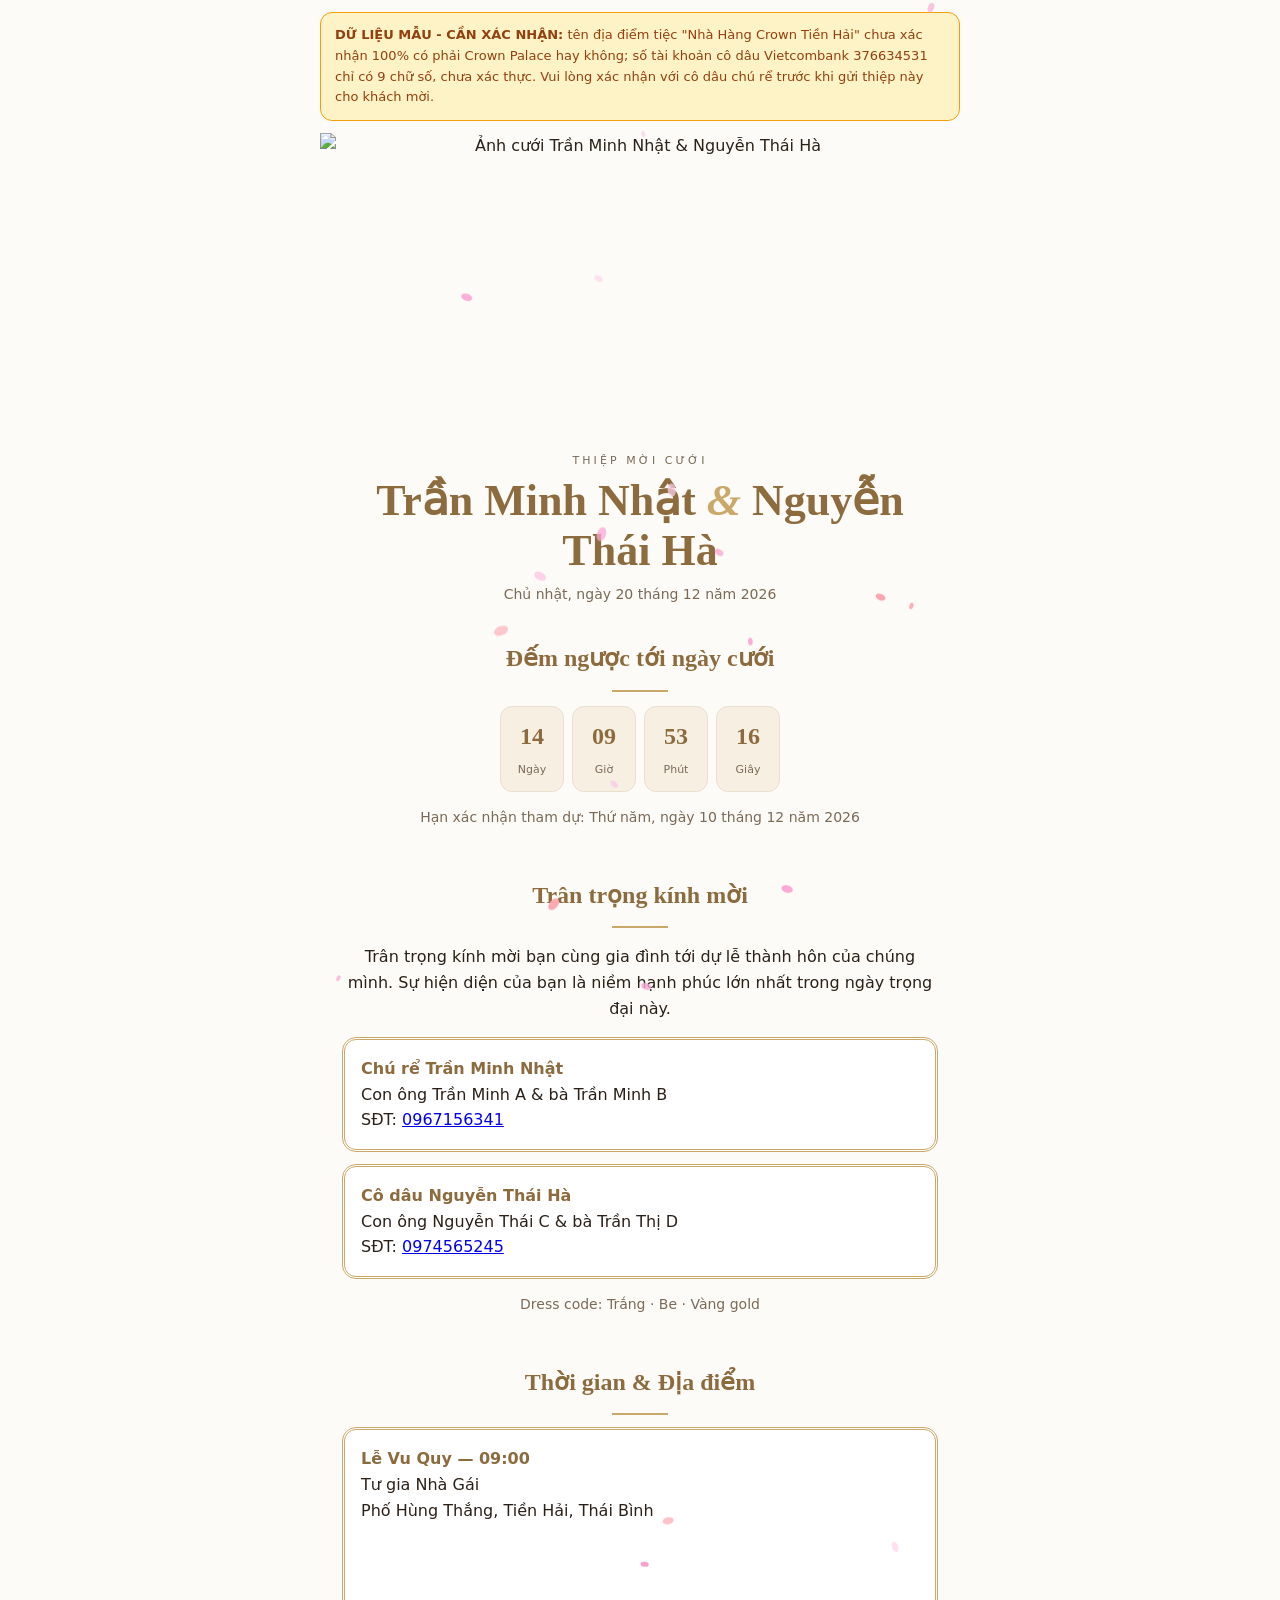
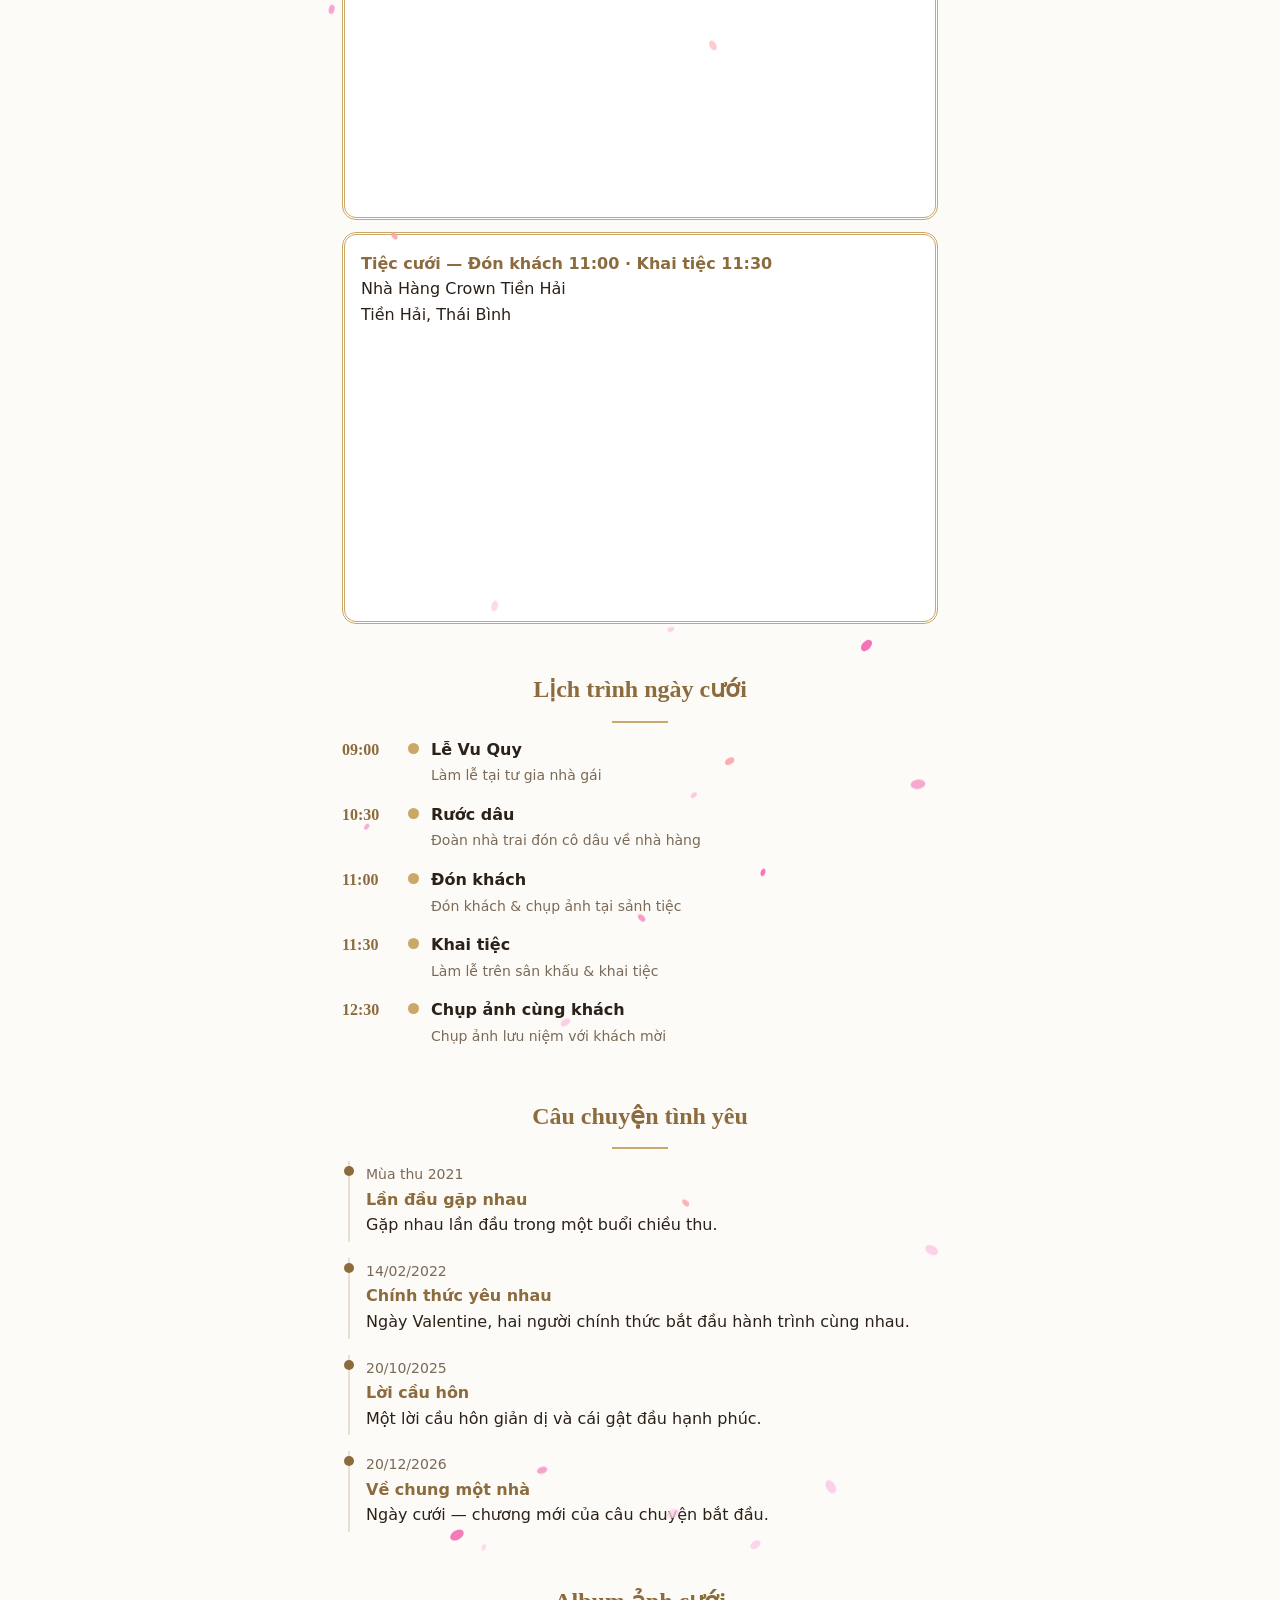
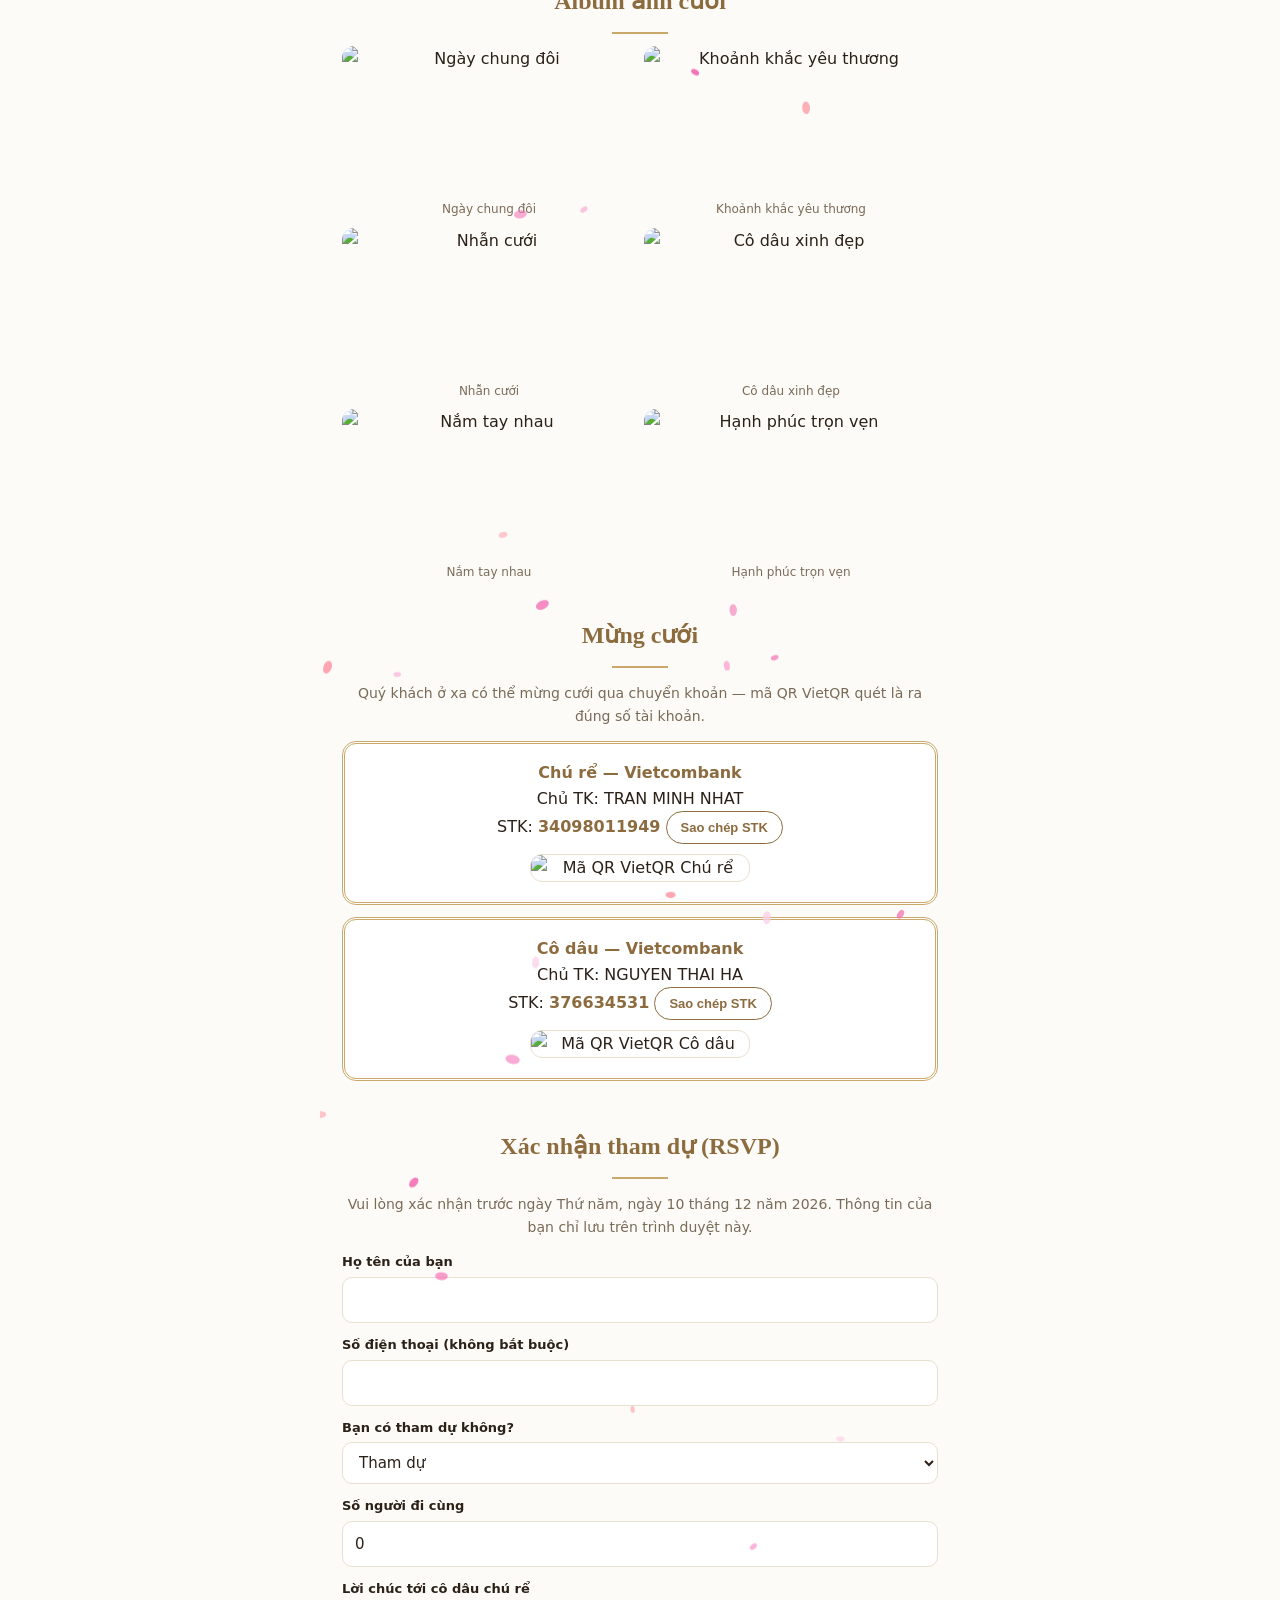
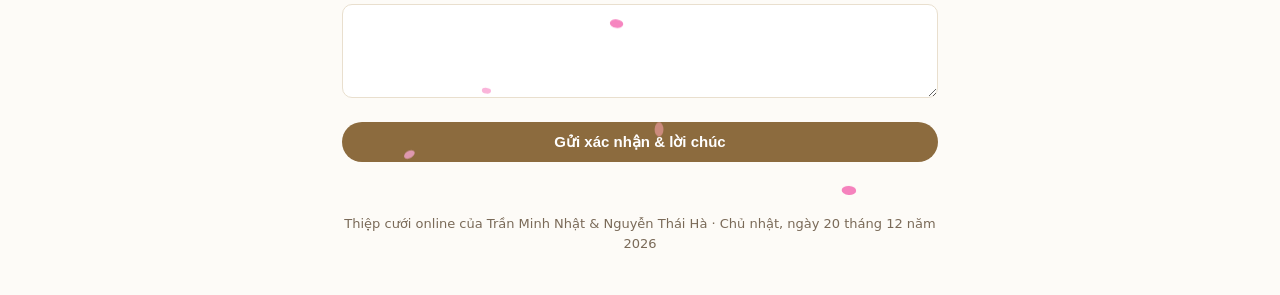
==== examples/minh-nhat-thai-ha/index.html @ 58967d58 "feat: them examples/minh-nhat-thai-ha/index.html" ====
<!doctype html>
<html lang="vi">
<head>
<meta charset="utf-8">
<meta name="viewport" content="width=device-width, initial-scale=1, viewport-fit=cover">
<title>Thiệp cưới Trần Minh Nhật &amp; Nguyễn Thái Hà — Chủ nhật, ngày 20 tháng 12 năm 2026</title>
<meta name="description" content="Thiệp cưới online của Trần Minh Nhật &amp; Nguyễn Thái Hà — Chủ nhật, ngày 20 tháng 12 năm 2026">
<style>
*{box-sizing:border-box}
body{margin:0;font-family:system-ui, -apple-system, 'Segoe UI', sans-serif;background:#FDFBF7;color:#2B2118;line-height:1.6}
.inv{max-width:640px;margin:0 auto;background:#FDFBF7;position:relative;overflow:hidden}
.inv canvas.fx{position:absolute;inset:0;width:100%;height:100%;pointer-events:none;z-index:3}
.inv .cover{position:relative;text-align:center}
.inv .cover img{width:100%;height:min(62vh,480px);object-fit:cover;display:block}
.inv .cover .veil{position:absolute;left:0;right:0;bottom:0;background:linear-gradient(transparent,#FDFBF7 88%);padding:70px 20px 8px}
.inv .eyebrow{letter-spacing:.28em;text-transform:uppercase;font-size:11px;color:#7A6A58}
.inv .names{font-family:'Playfair Display', Georgia, 'Times New Roman', serif;font-size:clamp(30px,8vw,44px);font-weight:700;line-height:1.15;color:#8C6B3E;margin:6px 0}
.inv .names .amp{color:#C9A86A;font-style:italic}
.inv section{padding:26px 22px 8px;text-align:center;position:relative;z-index:1}
.inv h2{font-family:'Playfair Display', Georgia, 'Times New Roman', serif;font-size:24px;color:#8C6B3E;margin:0 0 6px}
.inv .rule{width:56px;height:2px;background:#C9A86A;margin:12px auto}
.inv .muted{color:#7A6A58;font-size:14px}
.inv .card{border:3px double #C9A86A;background:#FFFFFF;border-radius:14px;padding:16px;margin:12px 0;text-align:left}
.inv .card b{color:#8C6B3E}
.inv .count{display:flex;gap:8px;justify-content:center;margin:14px 0 4px}
.inv .count div{background:#F6EFE2;border:1px solid #E9DFCE;border-radius:12px;min-width:64px;padding:10px 4px}
.inv .count b{display:block;font-size:24px;color:#8C6B3E;font-family:'Playfair Display', Georgia, 'Times New Roman', serif}
.inv .count span{font-size:11px;color:#7A6A58}
.inv .tl{display:flex;gap:12px;text-align:left;margin:14px 0;align-items:flex-start}
.inv .tl .time{font-family:'Playfair Display', Georgia, 'Times New Roman', serif;font-weight:700;color:#8C6B3E;min-width:54px}
.inv .tl .dot{width:11px;height:11px;border-radius:50%;background:#C9A86A;margin-top:6px;flex:none}
.inv .story{text-align:left;border-left:2px solid #E9DFCE;margin:0 0 16px 6px;padding:0 0 4px 16px;position:relative}
.inv .story:before{content:'';position:absolute;left:-6px;top:5px;width:10px;height:10px;border-radius:50%;background:#8C6B3E}
.inv .story b{color:#8C6B3E}
.inv .album{display:grid;grid-template-columns:1fr 1fr;gap:8px}
.inv .album figure{margin:0}
.inv .album img{width:100%;height:150px;object-fit:cover;border-radius:12px;display:block}
.inv .album figcaption{font-size:12px;color:#7A6A58;margin-top:4px}
.inv .qr{display:block;max-width:220px;width:100%;margin:10px auto 4px;border:1px solid #E9DFCE;border-radius:12px}
.inv .bank{text-align:center}
.inv .btn{display:inline-block;background:#8C6B3E;color:#fff;border:0;border-radius:999px;padding:11px 20px;font-weight:700;cursor:pointer;font-size:15px;text-decoration:none}
.inv .btn.ghost{background:transparent;color:#8C6B3E;border:1px solid #8C6B3E}
.inv .btn.small{padding:8px 14px;font-size:13px}
.inv input,.inv select,.inv textarea{width:100%;border:1px solid #E9DFCE;border-radius:10px;padding:10px 12px;background:#FFFFFF;color:#2B2118;font:inherit;font-size:15px}
.inv label{display:block;font-size:13px;font-weight:600;margin:12px 0 4px;text-align:left}
.inv .wish{background:#FFFFFF;border:1px solid #E9DFCE;border-radius:12px;padding:12px 14px;margin:10px 0;text-align:left}
.inv .wish b{color:#8C6B3E}
.inv .wish small{color:#7A6A58}
.inv iframe.map{width:100%;height:260px;border:0;border-radius:12px;margin-top:10px}
.inv .music-btn{position:fixed;right:14px;bottom:16px;z-index:10;width:48px;height:48px;border-radius:50%;border:1px solid #E9DFCE;background:#FFFFFF;color:#8C6B3E;font-size:20px;cursor:pointer;box-shadow:0 6px 18px rgba(0,0,0,.18)}
.inv .music-btn.playing{background:#8C6B3E;color:#fff}
.inv .warn{background:#FEF3C7;border:1px solid #F59E0B;color:#92400E;border-radius:12px;padding:12px 14px;font-size:13px;text-align:left;margin:12px 0}
.inv .rsvp-status{border-radius:12px;padding:12px 14px;font-size:14px;text-align:left;margin:12px 0;display:none}
.inv .rsvp-status.show{display:block}
.inv .rsvp-status.sending{background:#F6EFE2;border:1px solid #E9DFCE}
.inv .rsvp-status.ok{background:#ECFDF5;border:1px solid #34D399;color:#065F46}
.inv .rsvp-status.err{background:#FEF2F2;border:1px solid #FCA5A5;color:#991B1B}
.inv footer{padding:26px 22px 40px;text-align:center;color:#7A6A58;font-size:13px}
@media (prefers-reduced-motion:reduce){.inv canvas.fx{display:none}}
</style>
</head>
<body>
<div class="inv" data-slug="minh-nhat-thai-ha"><div class="warn"><b>DỮ LIỆU MẪU - CẦN XÁC NHẬN:</b> tên địa điểm tiệc "Nhà Hàng Crown Tiền Hải" chưa xác nhận 100% có phải Crown Palace hay không; số tài khoản cô dâu Vietcombank 376634531 chỉ có 9 chữ số, chưa xác thực. Vui lòng xác nhận với cô dâu chú rể trước khi gửi thiệp này cho khách mời.</div><canvas class="fx" id="fxCanvas" aria-hidden="true"></canvas><div class="cover"><img src="https://images.unsplash.com/photo-1519741497674-611481863552?w=1200&amp;q=80&amp;auto=format&amp;fit=crop" alt="Ảnh cưới Trần Minh Nhật &amp; Nguyễn Thái Hà"><div class="veil"><div class="eyebrow">Thiệp mời cưới</div><div class="names">Trần Minh Nhật <span class="amp">&amp;</span> Nguyễn Thái Hà</div><div class="muted">Chủ nhật, ngày 20 tháng 12 năm 2026</div></div></div><section><h2>Đếm ngược tới ngày cưới</h2><div class="rule"></div><div class="count" data-countdown data-target="2026-12-20T09:00:00"><div><b data-cd="d">--</b><span>Ngày</span></div><div><b data-cd="h">--</b><span>Giờ</span></div><div><b data-cd="m">--</b><span>Phút</span></div><div><b data-cd="s">--</b><span>Giây</span></div></div><p class="muted">Hạn xác nhận tham dự: Thứ năm, ngày 10 tháng 12 năm 2026</p></section><section><h2>Trân trọng kính mời</h2><div class="rule"></div><p>Trân trọng kính mời bạn cùng gia đình tới dự lễ thành hôn của chúng mình. Sự hiện diện của bạn là niềm hạnh phúc lớn nhất trong ngày trọng đại này.</p><div class="card"><b>Chú rể Trần Minh Nhật</b><br>Con ông Trần Minh A &amp; bà Trần Minh B<br>SĐT: <a href="tel:0967156341">0967156341</a></div><div class="card"><b>Cô dâu Nguyễn Thái Hà</b><br>Con ông Nguyễn Thái C &amp; bà Trần Thị D<br>SĐT: <a href="tel:0974565245">0974565245</a></div><p class="muted">Dress code: Trắng · Be · Vàng gold</p></section><section><h2>Thời gian &amp; Địa điểm</h2><div class="rule"></div><div class="card"><b>Lễ Vu Quy — 09:00</b><br>Tư gia Nhà Gái<br>Phố Hùng Thắng, Tiền Hải, Thái Bình<iframe class="map" loading="lazy" title="Bản đồ lễ Vu Quy" src="https://maps.google.com/maps?q=Ph%E1%BB%91%20H%C3%B9ng%20Th%E1%BA%AFng%2C%20Ti%E1%BB%81n%20H%E1%BA%A3i%2C%20Th%C3%A1i%20B%C3%ACnh&amp;output=embed"></iframe></div><div class="card"><b>Tiệc cưới — Đón khách 11:00 · Khai tiệc 11:30</b><br>Nhà Hàng Crown Tiền Hải<br>Tiền Hải, Thái Bình<iframe class="map" loading="lazy" title="Bản đồ tiệc cưới" src="https://maps.google.com/maps?q=Nh%C3%A0%20H%C3%A0ng%20Crown%20Ti%E1%BB%81n%20H%E1%BA%A3i%2C%20Ti%E1%BB%81n%20H%E1%BA%A3i%2C%20Th%C3%A1i%20B%C3%ACnh&amp;output=embed"></iframe></div></section><section><h2>Lịch trình ngày cưới</h2><div class="rule"></div><div class="tl"><span class="time">09:00</span><span class="dot"></span><div><b>Lễ Vu Quy</b><br><span class="muted">Làm lễ tại tư gia nhà gái</span></div></div><div class="tl"><span class="time">10:30</span><span class="dot"></span><div><b>Rước dâu</b><br><span class="muted">Đoàn nhà trai đón cô dâu về nhà hàng</span></div></div><div class="tl"><span class="time">11:00</span><span class="dot"></span><div><b>Đón khách</b><br><span class="muted">Đón khách &amp; chụp ảnh tại sảnh tiệc</span></div></div><div class="tl"><span class="time">11:30</span><span class="dot"></span><div><b>Khai tiệc</b><br><span class="muted">Làm lễ trên sân khấu &amp; khai tiệc</span></div></div><div class="tl"><span class="time">12:30</span><span class="dot"></span><div><b>Chụp ảnh cùng khách</b><br><span class="muted">Chụp ảnh lưu niệm với khách mời</span></div></div></section><section><h2>Câu chuyện tình yêu</h2><div class="rule"></div><div class="story"><small class="muted">Mùa thu 2021</small><br><b>Lần đầu gặp nhau</b><br>Gặp nhau lần đầu trong một buổi chiều thu.</div><div class="story"><small class="muted">14/02/2022</small><br><b>Chính thức yêu nhau</b><br>Ngày Valentine, hai người chính thức bắt đầu hành trình cùng nhau.</div><div class="story"><small class="muted">20/10/2025</small><br><b>Lời cầu hôn</b><br>Một lời cầu hôn giản dị và cái gật đầu hạnh phúc.</div><div class="story"><small class="muted">20/12/2026</small><br><b>Về chung một nhà</b><br>Ngày cưới — chương mới của câu chuyện bắt đầu.</div></section><section><h2>Album ảnh cưới</h2><div class="rule"></div><div class="album"><figure><img loading="lazy" src="https://images.unsplash.com/photo-1519741497674-611481863552?w=900&amp;q=80&amp;auto=format&amp;fit=crop" alt="Ngày chung đôi"><figcaption>Ngày chung đôi</figcaption></figure><figure><img loading="lazy" src="https://images.unsplash.com/photo-1511285560929-80b456fea0bc?w=900&amp;q=80&amp;auto=format&amp;fit=crop" alt="Khoảnh khắc yêu thương"><figcaption>Khoảnh khắc yêu thương</figcaption></figure><figure><img loading="lazy" src="https://images.unsplash.com/photo-1465495976277-4387d4b0b4c6?w=900&amp;q=80&amp;auto=format&amp;fit=crop" alt="Nhẫn cưới"><figcaption>Nhẫn cưới</figcaption></figure><figure><img loading="lazy" src="https://images.unsplash.com/photo-1520854221256-17451cc331bf?w=900&amp;q=80&amp;auto=format&amp;fit=crop" alt="Cô dâu xinh đẹp"><figcaption>Cô dâu xinh đẹp</figcaption></figure><figure><img loading="lazy" src="https://images.unsplash.com/photo-1522673607200-164d1b6ce486?w=900&amp;q=80&amp;auto=format&amp;fit=crop" alt="Nắm tay nhau"><figcaption>Nắm tay nhau</figcaption></figure><figure><img loading="lazy" src="https://images.unsplash.com/photo-1583939003579-730e3918a45a?w=900&amp;q=80&amp;auto=format&amp;fit=crop" alt="Hạnh phúc trọn vẹn"><figcaption>Hạnh phúc trọn vẹn</figcaption></figure></div></section><section><h2>Mừng cưới</h2><div class="rule"></div><p class="muted">Quý khách ở xa có thể mừng cưới qua chuyển khoản — mã QR VietQR quét là ra đúng số tài khoản.</p><div class="card bank"><b>Chú rể — Vietcombank</b><br>Chủ TK: TRAN MINH NHAT<br>STK: <b data-stk="34098011949">34098011949</b> <button class="btn ghost small" type="button" data-copy-stk="34098011949">Sao chép STK</button><img class="qr" loading="lazy" src="https://img.vietqr.io/image/VCB-34098011949-compact2.png?amount=&amp;addInfo=M%E1%BB%ABng%20c%C6%B0%E1%BB%9Bi&amp;accountName=TRAN%20MINH%20NHAT" alt="Mã QR VietQR Chú rể"></div><div class="card bank"><b>Cô dâu — Vietcombank</b><br>Chủ TK: NGUYEN THAI HA<br>STK: <b data-stk="376634531">376634531</b> <button class="btn ghost small" type="button" data-copy-stk="376634531">Sao chép STK</button><img class="qr" loading="lazy" src="https://img.vietqr.io/image/VCB-376634531-compact2.png?amount=&amp;addInfo=M%E1%BB%ABng%20c%C6%B0%E1%BB%9Bi&amp;accountName=NGUYEN%20THAI%20HA" alt="Mã QR VietQR Cô dâu"></div></section><section><h2>Xác nhận tham dự (RSVP)</h2><div class="rule"></div><p class="muted">Vui lòng xác nhận trước ngày Thứ năm, ngày 10 tháng 12 năm 2026. Thông tin của bạn chỉ lưu trên trình duyệt này.</p><form data-rsvp-form><label for="rsvpName">Họ tên của bạn</label><input id="rsvpName" name="name" required autocomplete="name"><label for="rsvpPhone">Số điện thoại (không bắt buộc)</label><input id="rsvpPhone" name="phone" type="tel" autocomplete="tel"><label for="rsvpAttend">Bạn có tham dự không?</label><select id="rsvpAttend" name="attend"><option value="Tham dự">Tham dự</option><option value="Không tham dự được">Không tham dự được</option></select><label for="rsvpCount">Số người đi cùng</label><input id="rsvpCount" name="count" type="number" min="0" max="10" value="0"><label for="rsvpMsg">Lời chúc tới cô dâu chú rể</label><textarea id="rsvpMsg" name="message" rows="3"></textarea><button class="btn" type="submit" style="width:100%;margin-top:16px">Gửi xác nhận &amp; lời chúc</button></form><p class="rsvp-status" data-rsvp-status role="status"></p><div data-wish-list style="margin-top:18px"></div></section><footer>Thiệp cưới online của Trần Minh Nhật &amp; Nguyễn Thái Hà · Chủ nhật, ngày 20 tháng 12 năm 2026</footer></div>
<script>
(function(){
var CFG={"slug":"minh-nhat-thai-ha","target":"2026-12-20T09:00:00","particlesEnabled":true,"particleType":"sakura","musicUrl":"","rsvp":{"mode":"local","appsScriptUrl":"","formspreeUrl":""}};
var $=function(s,c){return (c||document).querySelector(s)};
var $$=function(s,c){return Array.prototype.slice.call((c||document).querySelectorAll(s))};
function pad(n){return String(n).padStart(2,'0')}
function tick(){
  var box=$('[data-countdown]'); if(!box) return;
  var target=new Date(box.getAttribute('data-target'));
  var diff=target-new Date();
  if(diff<=0){ $$('[data-cd]',box).forEach(function(el){el.textContent='0'}); return; }
  var d=Math.floor(diff/86400000), h=Math.floor(diff%86400000/3600000),
      m=Math.floor(diff%3600000/60000), s=Math.floor(diff%60000/1000);
  var map={d:d,h:pad(h),m:pad(m),s:pad(s)};
  $$('[data-cd]',box).forEach(function(el){ el.textContent=map[el.getAttribute('data-cd')] });
}
tick(); setInterval(tick,1000);
$$('[data-copy-stk]').forEach(function(btn){
  btn.addEventListener('click',function(){
    var v=btn.getAttribute('data-copy-stk');
    function done(){ btn.textContent='Đã sao chép'; setTimeout(function(){btn.textContent='Sao chép STK'},2000); }
    if(navigator.clipboard&&navigator.clipboard.writeText){ navigator.clipboard.writeText(v).then(done); }
    else { var ta=document.createElement('textarea'); ta.value=v; document.body.appendChild(ta); ta.select(); try{document.execCommand('copy'); done();}catch(e){} ta.remove(); }
  });
});
if(CFG.musicUrl){
  /* KHONG autoplay co tieng: Safari iOS / Chrome Android chi cho phat tieng sau 1 lan cham — nhac chi phat khi khach cham nut. */
  var audio=document.createElement('audio'); audio.src=CFG.musicUrl; audio.loop=true; audio.preload='metadata';
  var btn=document.createElement('button'); btn.className='music-btn'; btn.type='button'; btn.textContent='♪';
  btn.setAttribute('aria-label','Bật / tắt nhạc nền — chạm để phát nhạc');
  btn.title='Chạm để bật nhạc (trình duyệt không cho tự phát nhạc có tiếng)';
  btn.addEventListener('click',function(){
    if(audio.paused){ audio.play().then(function(){btn.classList.add('playing');btn.textContent='❚❚';}).catch(function(err){ btn.classList.remove('playing'); btn.textContent='♪'; btn.title='Không phát được nhạc — kiểm tra lại link MP3 ('+(err&&err.name?err.name:'')+')'; }); }
    else { audio.pause(); btn.classList.remove('playing'); btn.textContent='♪'; }
  });
  document.body.appendChild(btn);
}
var canvas=$('#fxCanvas');
if(canvas && CFG.particlesEnabled && !window.matchMedia('(prefers-reduced-motion: reduce)').matches){
  var ctx=canvas.getContext('2d');
  var PAL={sakura:['#f9a8d4','#f472b6','#fbcfe8','#fda4af'],heart:['#ef4444','#f472b6','#fb7185','#e11d48'],snow:['#ffffff','#e0f2fe','#f8fafc'],glitter:['#facc15','#fde68a','#f59e0b','#fff7cc']};
  var colors=PAL[CFG.particleType]||PAL.sakura;
  var max=(window.innerWidth<=640||('ontouchstart' in window)||navigator.maxTouchPoints>0)?36:70, parts=[], W=0, H=0, raf=0, running=false;
  function size(){ var r=canvas.parentElement.getBoundingClientRect(); W=r.width; H=r.height;
    var d=Math.min(window.devicePixelRatio||1,2); canvas.width=W*d; canvas.height=H*d; ctx.setTransform(d,0,0,d,0,0); }
  function mk(y){ return {x:Math.random()*W, y:(typeof y==='number'?y:-20-Math.random()*40), s:CFG.particleType==='glitter'?2+Math.random()*3.5:CFG.particleType==='snow'?2+Math.random()*4:6+Math.random()*9, vy:CFG.particleType==='heart'?0.35+Math.random()*0.7:0.5+Math.random()*1.1, vx:(Math.random()-0.5)*0.6, rot:Math.random()*6.28, rs:(Math.random()-0.5)*0.02, c:colors[Math.floor(Math.random()*colors.length)], a:0.55+Math.random()*0.45, tw:Math.random()*6.28}; }
  function seed(){ size(); parts=[]; for(var i=0;i<max;i++) parts.push(mk(Math.random()*H)); }
  function draw(){ ctx.clearRect(0,0,W,H); parts.forEach(function(p){ ctx.save(); ctx.globalAlpha=p.a; ctx.translate(p.x,p.y); ctx.rotate(p.rot); ctx.fillStyle=p.c; if(CFG.particleType==='heart'){ var k=p.s/16; ctx.beginPath(); ctx.moveTo(0,5*k); ctx.bezierCurveTo(-9*k,-3*k,-4*k,-9*k,0,-4*k); ctx.bezierCurveTo(4*k,-9*k,9*k,-3*k,0,5*k); ctx.closePath(); ctx.fill(); } else if(CFG.particleType==='snow'){ ctx.beginPath(); ctx.arc(0,0,p.s/2,0,6.29); ctx.fill(); } else if(CFG.particleType==='glitter'){ ctx.beginPath(); ctx.moveTo(0,-p.s); ctx.quadraticCurveTo(0,0,p.s,0); ctx.quadraticCurveTo(0,0,0,p.s); ctx.quadraticCurveTo(0,0,-p.s,0); ctx.quadraticCurveTo(0,0,0,-p.s); ctx.closePath(); ctx.fill(); } else { ctx.beginPath(); ctx.ellipse(0,0,p.s/2,p.s/3.2,0,0,6.29); ctx.fill(); } ctx.restore(); }); }
  function loop(){ if(!running) return; parts.forEach(function(p,i){ p.y+=p.vy; p.x+=p.vx+Math.sin(p.tw+=0.02)*0.4; p.rot+=p.rs; if(p.y>H+24){ parts[i]=mk(); } }); draw(); raf=requestAnimationFrame(loop); }
  function start(){ if(running||document.hidden) return; running=true; raf=requestAnimationFrame(loop); }
  function stop(){ running=false; cancelAnimationFrame(raf); ctx.clearRect(0,0,W,H); }
  seed(); start();
  var rzT=0;
  window.addEventListener('resize',function(){ clearTimeout(rzT); rzT=setTimeout(function(){ var m=(window.innerWidth<=640||('ontouchstart' in window)||navigator.maxTouchPoints>0)?36:70; if(m!==max){ max=m; } seed(); },200); });
  document.addEventListener('visibilitychange',function(){ document.hidden?stop():start(); });
}
var KEY='wedding-rsvp-'+CFG.slug;
function escH(s){ return String(s==null?'':s).replace(/&/g,'&amp;').replace(/</g,'&lt;').replace(/>/g,'&gt;').replace(/"/g,'&quot;'); }
function loadWishes(){ try{ return JSON.parse(localStorage.getItem(KEY)||'[]'); }catch(e){ return []; } }
function saveWish(w){ var list=loadWishes(); list.unshift(w); try{ localStorage.setItem(KEY, JSON.stringify(list)); }catch(e){} }
function renderWishes(){ var box=$('[data-wish-list]'); if(!box) return; var list=loadWishes();
  if(!list.length){ box.innerHTML=''; return; }
  box.innerHTML='<h3 style="font-size:18px">Lời chúc đã gửi</h3>'+list.map(function(w){ return '<div class="wish"><b>'+escH(w.name)+'</b> <small>· '+escH(w.attend)+(w.count>0?' · '+w.count+' người đi cùng':'')+'</small><br>'+escH(w.message)+'</div>'; }).join('');
}
function rsvpStatus(kind,msg){ var el=$('[data-rsvp-status]'); if(!el) return; el.className='rsvp-status show '+kind; el.textContent=msg; }
function sendRsvp(w){
  var mode=(CFG.rsvp&&CFG.rsvp.mode)||'local';
  if(mode==='apps-script'){
    var url=CFG.rsvp.appsScriptUrl||'';
    if(!url) return Promise.resolve({ok:false, unconfigured:true});
    var body={name:w.name, phone:w.phone||'', attending:w.attend, guests:w.count, wish:w.message, ten:w.name, thamDu:w.attend, soKhach:w.count, loiChuc:w.message, thoiGian:w.at};
    return fetch(url,{method:'POST', mode:'no-cors', headers:{'Content-Type':'text/plain'}, body:JSON.stringify(body)}).then(function(){ return {ok:true, note:'sheet'}; });
  }
  if(mode==='formspree'){
    var furl=CFG.rsvp.formspreeUrl||'';
    if(!furl) return Promise.resolve({ok:false, unconfigured:true});
    return fetch(furl,{method:'POST', headers:{'Content-Type':'application/json','Accept':'application/json'}, body:JSON.stringify({name:w.name, phone:w.phone||'', attending:w.attend, guests:w.count, message:w.message, _subject:'RSVP thiep cuoi '+CFG.slug})}).then(function(res){ return {ok:res.ok}; });
  }
  return Promise.resolve({ok:true, localOnly:true});
}
var form=$('[data-rsvp-form]');
if(form){ form.addEventListener('submit',function(ev){ ev.preventDefault();
  var name=form.name.value.trim(); if(!name){ form.name.focus(); return; }
  var w={name:name, phone:(form.phone?form.phone.value.trim():''), attend:form.attend.value, count:+form.count.value||0, message:form.message.value.trim(), at:new Date().toISOString()};
  var b=form.querySelector('button[type=submit]'); b.disabled=true; b.textContent='Đang gửi…';
  rsvpStatus('sending','Đang gửi lời chúc…');
  sendRsvp(w).then(function(r){
    saveWish(w); form.reset(); renderWishes(); b.disabled=false; b.textContent='Gửi xác nhận & lời chúc';
    if(r.unconfigured){ rsvpStatus('err','Chưa cấu hình nơi nhận RSVP — lời chúc chỉ lưu trên máy này. Cô dâu chú rể hãy dán Apps Script URL / Formspree trong Builder rồi xuất lại thiệp.'); }
    else if(r.ok && r.note==='sheet'){ rsvpStatus('ok','Đã gửi — lời chúc đang được ghi vào Google Sheet của cô dâu chú rể. Cảm ơn bạn!'); }
    else if(r.ok && r.localOnly){ rsvpStatus('ok','Đã lưu lời chúc trên máy này. Cảm ơn bạn!'); }
    else if(r.ok){ rsvpStatus('ok','Đã nhận lời chúc của bạn. Cảm ơn bạn!'); }
    else { rsvpStatus('err','Gửi chưa thành công — lời chúc đã lưu tạm trên máy này, bạn hãy thử gửi lại sau.'); }
  }).catch(function(){
    saveWish(w); form.reset(); renderWishes(); b.disabled=false; b.textContent='Gửi xác nhận & lời chúc';
    rsvpStatus('err','Lỗi mạng — chưa gửi được tới cô dâu chú rể. Lời chúc đã lưu tạm trên máy này, bạn hãy thử gửi lại sau.');
  });
}); }
renderWishes();
})();
</script>
</body>
</html>
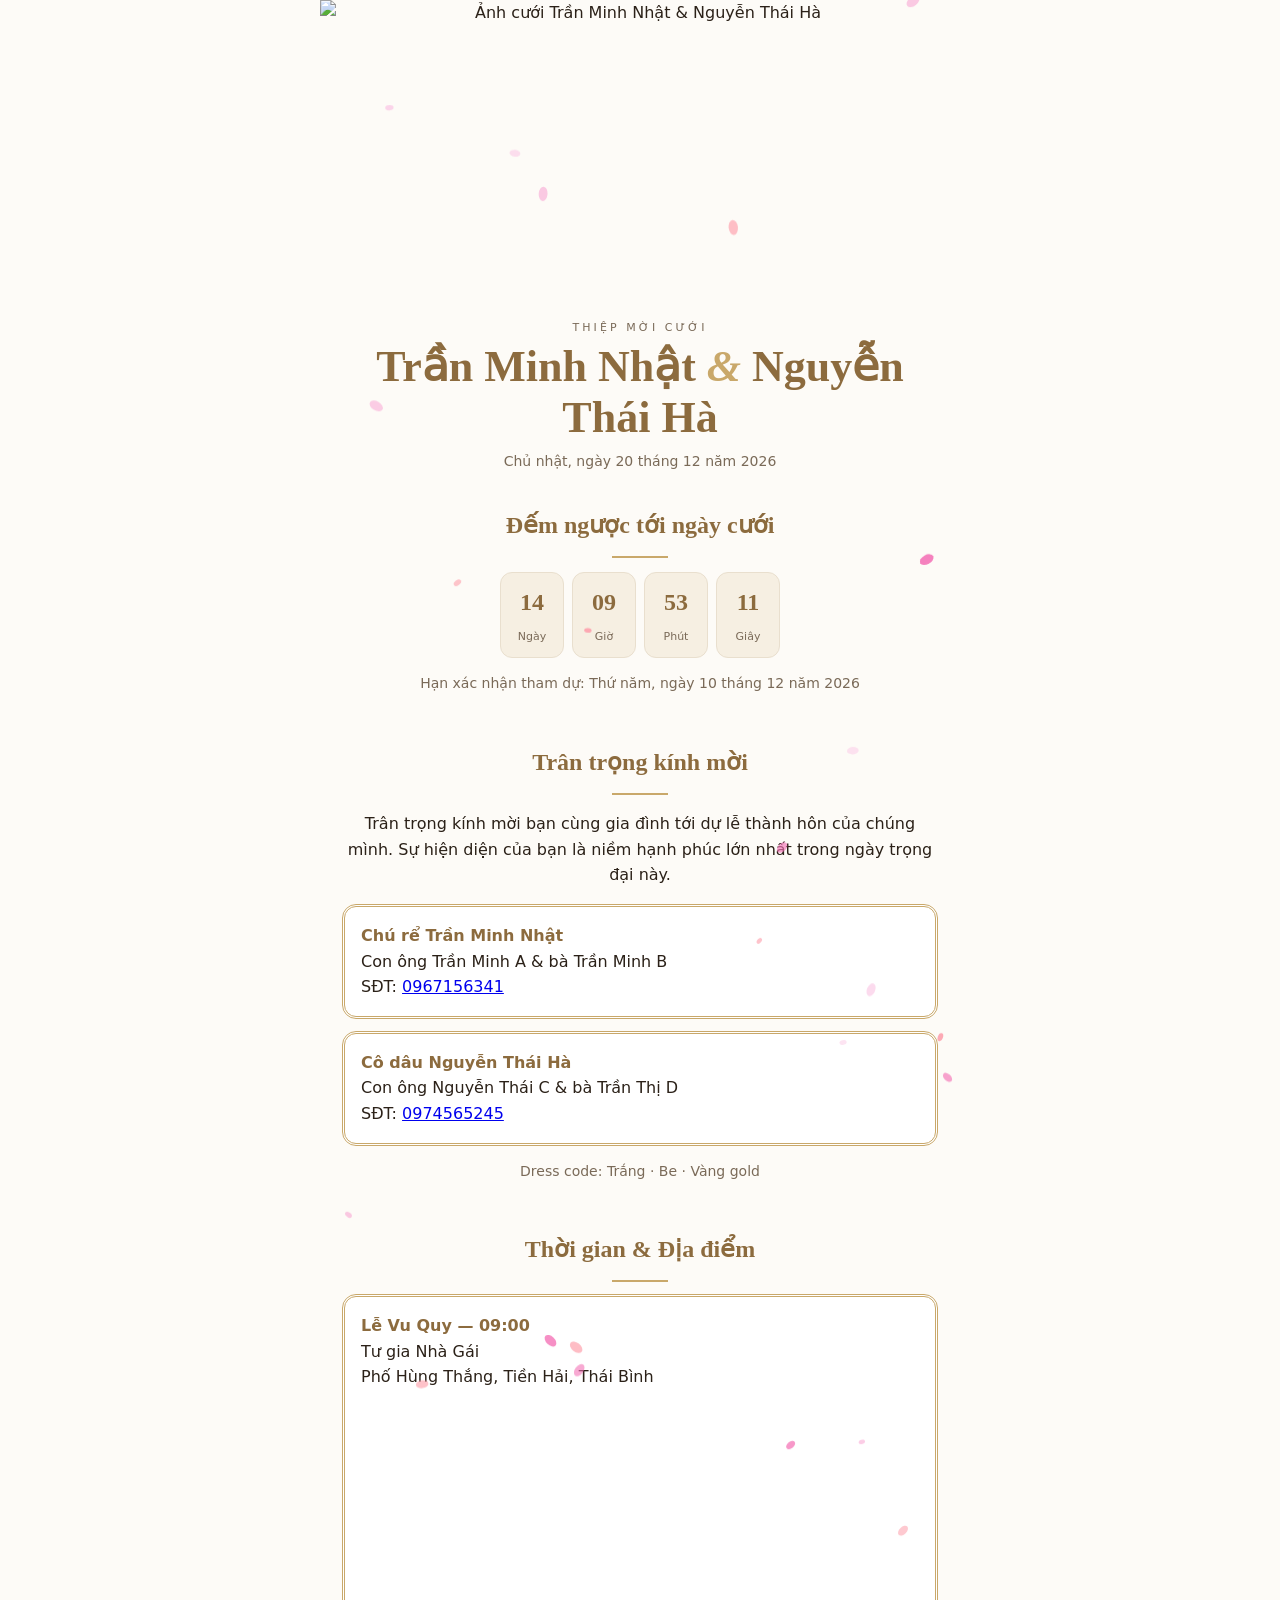
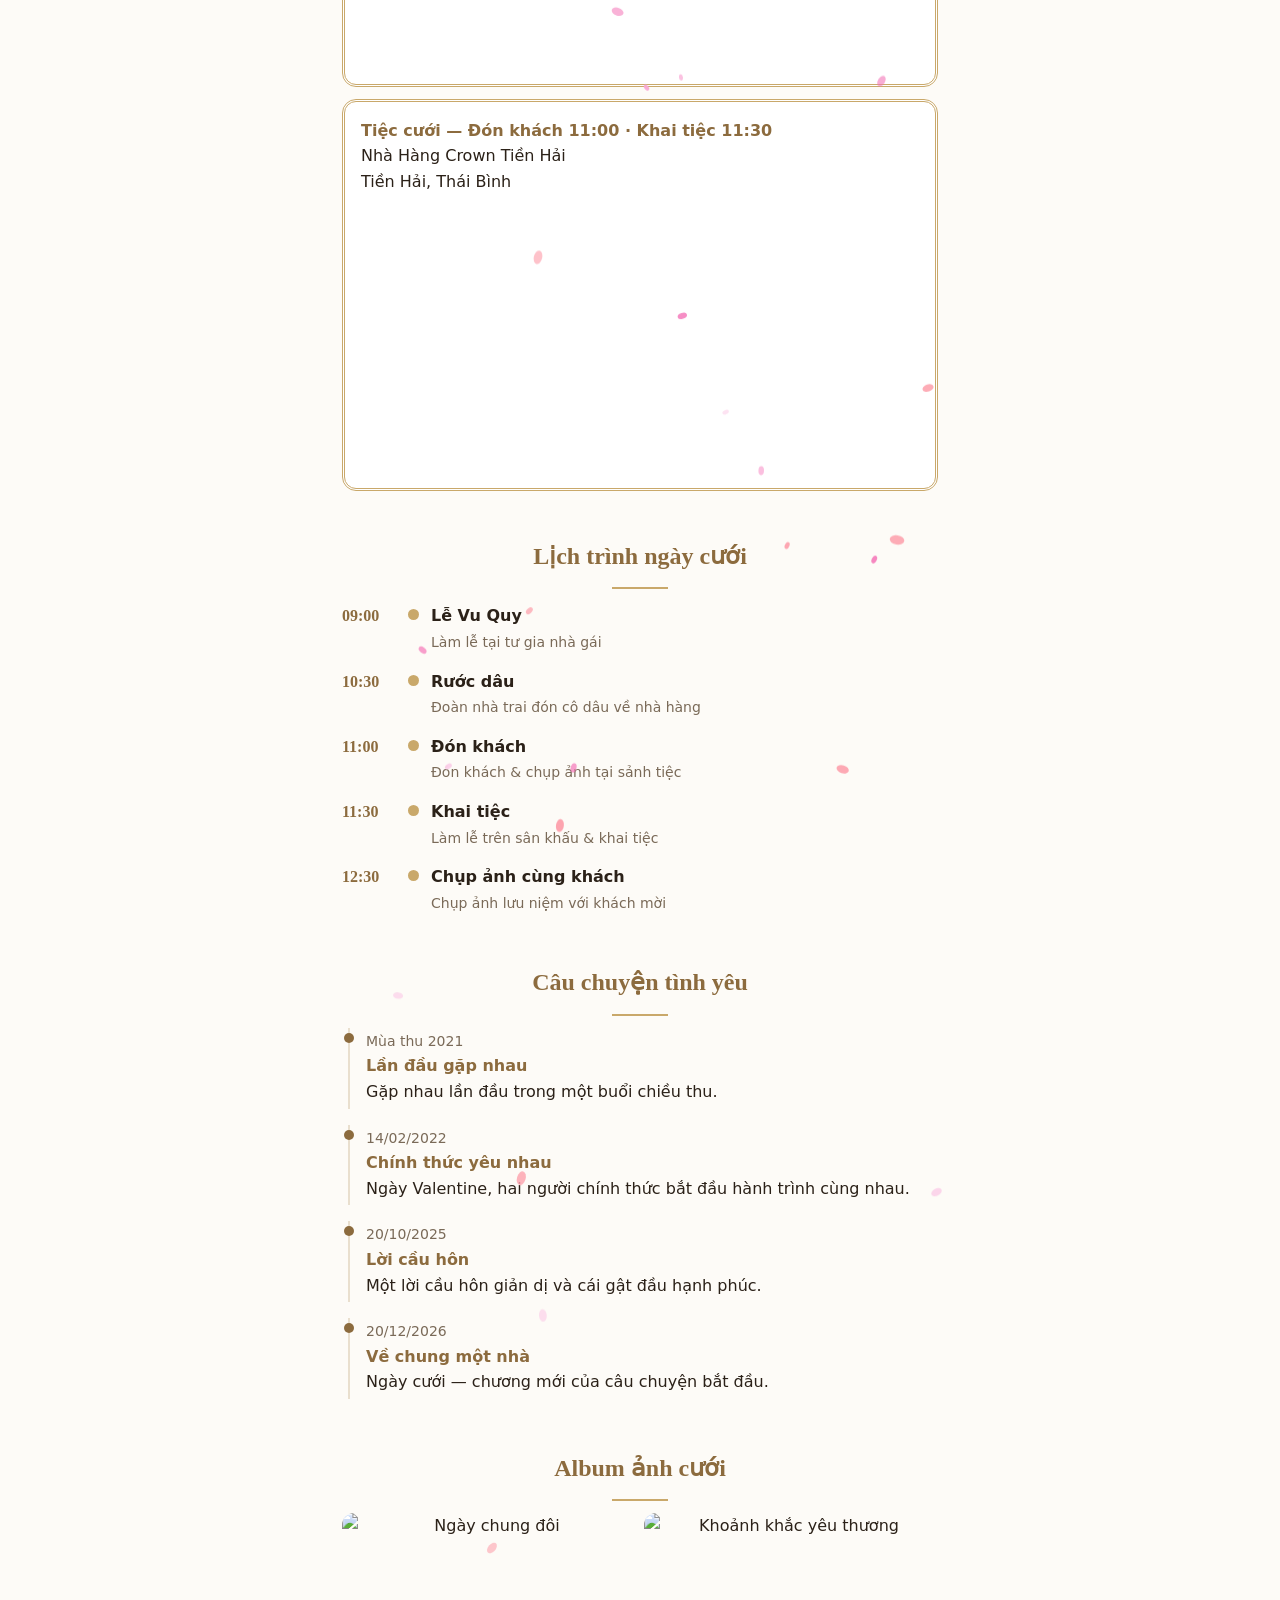
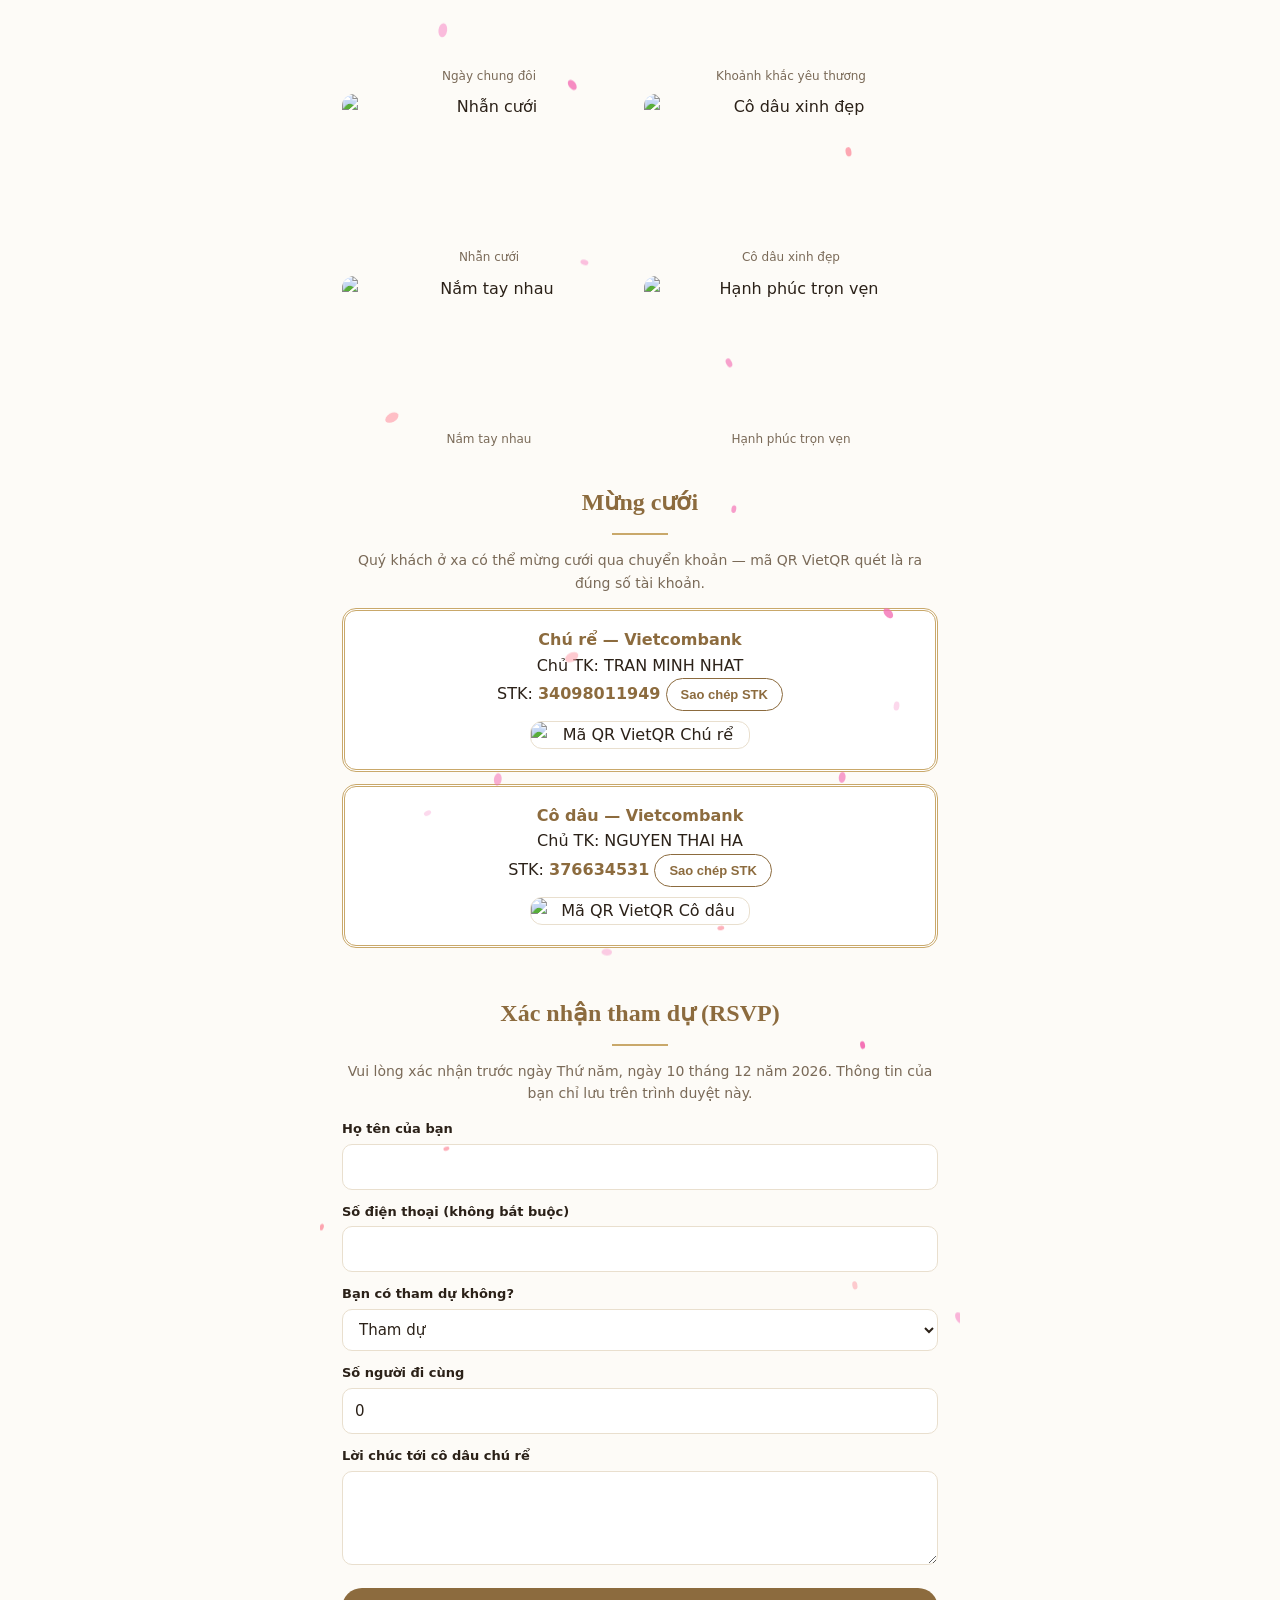
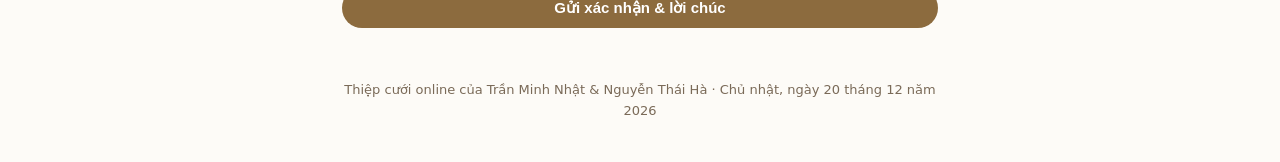
==== commit 148593d7: "fix(dev): bo div canh bao du lieu mau khoi thiep mau da xuat" ====
--- a/examples/minh-nhat-thai-ha/index.html
+++ b/examples/minh-nhat-thai-ha/index.html
@@ -60,7 +60,7 @@
 </style>
 </head>
 <body>
-<div class="inv" data-slug="minh-nhat-thai-ha"><div class="warn"><b>DỮ LIỆU MẪU - CẦN XÁC NHẬN:</b> tên địa điểm tiệc "Nhà Hàng Crown Tiền Hải" chưa xác nhận 100% có phải Crown Palace hay không; số tài khoản cô dâu Vietcombank 376634531 chỉ có 9 chữ số, chưa xác thực. Vui lòng xác nhận với cô dâu chú rể trước khi gửi thiệp này cho khách mời.</div><canvas class="fx" id="fxCanvas" aria-hidden="true"></canvas><div class="cover"><img src="https://images.unsplash.com/photo-1519741497674-611481863552?w=1200&amp;q=80&amp;auto=format&amp;fit=crop" alt="Ảnh cưới Trần Minh Nhật &amp; Nguyễn Thái Hà"><div class="veil"><div class="eyebrow">Thiệp mời cưới</div><div class="names">Trần Minh Nhật <span class="amp">&amp;</span> Nguyễn Thái Hà</div><div class="muted">Chủ nhật, ngày 20 tháng 12 năm 2026</div></div></div><section><h2>Đếm ngược tới ngày cưới</h2><div class="rule"></div><div class="count" data-countdown data-target="2026-12-20T09:00:00"><div><b data-cd="d">--</b><span>Ngày</span></div><div><b data-cd="h">--</b><span>Giờ</span></div><div><b data-cd="m">--</b><span>Phút</span></div><div><b data-cd="s">--</b><span>Giây</span></div></div><p class="muted">Hạn xác nhận tham dự: Thứ năm, ngày 10 tháng 12 năm 2026</p></section><section><h2>Trân trọng kính mời</h2><div class="rule"></div><p>Trân trọng kính mời bạn cùng gia đình tới dự lễ thành hôn của chúng mình. Sự hiện diện của bạn là niềm hạnh phúc lớn nhất trong ngày trọng đại này.</p><div class="card"><b>Chú rể Trần Minh Nhật</b><br>Con ông Trần Minh A &amp; bà Trần Minh B<br>SĐT: <a href="tel:0967156341">0967156341</a></div><div class="card"><b>Cô dâu Nguyễn Thái Hà</b><br>Con ông Nguyễn Thái C &amp; bà Trần Thị D<br>SĐT: <a href="tel:0974565245">0974565245</a></div><p class="muted">Dress code: Trắng · Be · Vàng gold</p></section><section><h2>Thời gian &amp; Địa điểm</h2><div class="rule"></div><div class="card"><b>Lễ Vu Quy — 09:00</b><br>Tư gia Nhà Gái<br>Phố Hùng Thắng, Tiền Hải, Thái Bình<iframe class="map" loading="lazy" title="Bản đồ lễ Vu Quy" src="https://maps.google.com/maps?q=Ph%E1%BB%91%20H%C3%B9ng%20Th%E1%BA%AFng%2C%20Ti%E1%BB%81n%20H%E1%BA%A3i%2C%20Th%C3%A1i%20B%C3%ACnh&amp;output=embed"></iframe></div><div class="card"><b>Tiệc cưới — Đón khách 11:00 · Khai tiệc 11:30</b><br>Nhà Hàng Crown Tiền Hải<br>Tiền Hải, Thái Bình<iframe class="map" loading="lazy" title="Bản đồ tiệc cưới" src="https://maps.google.com/maps?q=Nh%C3%A0%20H%C3%A0ng%20Crown%20Ti%E1%BB%81n%20H%E1%BA%A3i%2C%20Ti%E1%BB%81n%20H%E1%BA%A3i%2C%20Th%C3%A1i%20B%C3%ACnh&amp;output=embed"></iframe></div></section><section><h2>Lịch trình ngày cưới</h2><div class="rule"></div><div class="tl"><span class="time">09:00</span><span class="dot"></span><div><b>Lễ Vu Quy</b><br><span class="muted">Làm lễ tại tư gia nhà gái</span></div></div><div class="tl"><span class="time">10:30</span><span class="dot"></span><div><b>Rước dâu</b><br><span class="muted">Đoàn nhà trai đón cô dâu về nhà hàng</span></div></div><div class="tl"><span class="time">11:00</span><span class="dot"></span><div><b>Đón khách</b><br><span class="muted">Đón khách &amp; chụp ảnh tại sảnh tiệc</span></div></div><div class="tl"><span class="time">11:30</span><span class="dot"></span><div><b>Khai tiệc</b><br><span class="muted">Làm lễ trên sân khấu &amp; khai tiệc</span></div></div><div class="tl"><span class="time">12:30</span><span class="dot"></span><div><b>Chụp ảnh cùng khách</b><br><span class="muted">Chụp ảnh lưu niệm với khách mời</span></div></div></section><section><h2>Câu chuyện tình yêu</h2><div class="rule"></div><div class="story"><small class="muted">Mùa thu 2021</small><br><b>Lần đầu gặp nhau</b><br>Gặp nhau lần đầu trong một buổi chiều thu.</div><div class="story"><small class="muted">14/02/2022</small><br><b>Chính thức yêu nhau</b><br>Ngày Valentine, hai người chính thức bắt đầu hành trình cùng nhau.</div><div class="story"><small class="muted">20/10/2025</small><br><b>Lời cầu hôn</b><br>Một lời cầu hôn giản dị và cái gật đầu hạnh phúc.</div><div class="story"><small class="muted">20/12/2026</small><br><b>Về chung một nhà</b><br>Ngày cưới — chương mới của câu chuyện bắt đầu.</div></section><section><h2>Album ảnh cưới</h2><div class="rule"></div><div class="album"><figure><img loading="lazy" src="https://images.unsplash.com/photo-1519741497674-611481863552?w=900&amp;q=80&amp;auto=format&amp;fit=crop" alt="Ngày chung đôi"><figcaption>Ngày chung đôi</figcaption></figure><figure><img loading="lazy" src="https://images.unsplash.com/photo-1511285560929-80b456fea0bc?w=900&amp;q=80&amp;auto=format&amp;fit=crop" alt="Khoảnh khắc yêu thương"><figcaption>Khoảnh khắc yêu thương</figcaption></figure><figure><img loading="lazy" src="https://images.unsplash.com/photo-1465495976277-4387d4b0b4c6?w=900&amp;q=80&amp;auto=format&amp;fit=crop" alt="Nhẫn cưới"><figcaption>Nhẫn cưới</figcaption></figure><figure><img loading="lazy" src="https://images.unsplash.com/photo-1520854221256-17451cc331bf?w=900&amp;q=80&amp;auto=format&amp;fit=crop" alt="Cô dâu xinh đẹp"><figcaption>Cô dâu xinh đẹp</figcaption></figure><figure><img loading="lazy" src="https://images.unsplash.com/photo-1522673607200-164d1b6ce486?w=900&amp;q=80&amp;auto=format&amp;fit=crop" alt="Nắm tay nhau"><figcaption>Nắm tay nhau</figcaption></figure><figure><img loading="lazy" src="https://images.unsplash.com/photo-1583939003579-730e3918a45a?w=900&amp;q=80&amp;auto=format&amp;fit=crop" alt="Hạnh phúc trọn vẹn"><figcaption>Hạnh phúc trọn vẹn</figcaption></figure></div></section><section><h2>Mừng cưới</h2><div class="rule"></div><p class="muted">Quý khách ở xa có thể mừng cưới qua chuyển khoản — mã QR VietQR quét là ra đúng số tài khoản.</p><div class="card bank"><b>Chú rể — Vietcombank</b><br>Chủ TK: TRAN MINH NHAT<br>STK: <b data-stk="34098011949">34098011949</b> <button class="btn ghost small" type="button" data-copy-stk="34098011949">Sao chép STK</button><img class="qr" loading="lazy" src="https://img.vietqr.io/image/VCB-34098011949-compact2.png?amount=&amp;addInfo=M%E1%BB%ABng%20c%C6%B0%E1%BB%9Bi&amp;accountName=TRAN%20MINH%20NHAT" alt="Mã QR VietQR Chú rể"></div><div class="card bank"><b>Cô dâu — Vietcombank</b><br>Chủ TK: NGUYEN THAI HA<br>STK: <b data-stk="376634531">376634531</b> <button class="btn ghost small" type="button" data-copy-stk="376634531">Sao chép STK</button><img class="qr" loading="lazy" src="https://img.vietqr.io/image/VCB-376634531-compact2.png?amount=&amp;addInfo=M%E1%BB%ABng%20c%C6%B0%E1%BB%9Bi&amp;accountName=NGUYEN%20THAI%20HA" alt="Mã QR VietQR Cô dâu"></div></section><section><h2>Xác nhận tham dự (RSVP)</h2><div class="rule"></div><p class="muted">Vui lòng xác nhận trước ngày Thứ năm, ngày 10 tháng 12 năm 2026. Thông tin của bạn chỉ lưu trên trình duyệt này.</p><form data-rsvp-form><label for="rsvpName">Họ tên của bạn</label><input id="rsvpName" name="name" required autocomplete="name"><label for="rsvpPhone">Số điện thoại (không bắt buộc)</label><input id="rsvpPhone" name="phone" type="tel" autocomplete="tel"><label for="rsvpAttend">Bạn có tham dự không?</label><select id="rsvpAttend" name="attend"><option value="Tham dự">Tham dự</option><option value="Không tham dự được">Không tham dự được</option></select><label for="rsvpCount">Số người đi cùng</label><input id="rsvpCount" name="count" type="number" min="0" max="10" value="0"><label for="rsvpMsg">Lời chúc tới cô dâu chú rể</label><textarea id="rsvpMsg" name="message" rows="3"></textarea><button class="btn" type="submit" style="width:100%;margin-top:16px">Gửi xác nhận &amp; lời chúc</button></form><p class="rsvp-status" data-rsvp-status role="status"></p><div data-wish-list style="margin-top:18px"></div></section><footer>Thiệp cưới online của Trần Minh Nhật &amp; Nguyễn Thái Hà · Chủ nhật, ngày 20 tháng 12 năm 2026</footer></div>
+<div class="inv" data-slug="minh-nhat-thai-ha"><canvas class="fx" id="fxCanvas" aria-hidden="true"></canvas><div class="cover"><img src="https://images.unsplash.com/photo-1519741497674-611481863552?w=1200&amp;q=80&amp;auto=format&amp;fit=crop" alt="Ảnh cưới Trần Minh Nhật &amp; Nguyễn Thái Hà"><div class="veil"><div class="eyebrow">Thiệp mời cưới</div><div class="names">Trần Minh Nhật <span class="amp">&amp;</span> Nguyễn Thái Hà</div><div class="muted">Chủ nhật, ngày 20 tháng 12 năm 2026</div></div></div><section><h2>Đếm ngược tới ngày cưới</h2><div class="rule"></div><div class="count" data-countdown data-target="2026-12-20T09:00:00"><div><b data-cd="d">--</b><span>Ngày</span></div><div><b data-cd="h">--</b><span>Giờ</span></div><div><b data-cd="m">--</b><span>Phút</span></div><div><b data-cd="s">--</b><span>Giây</span></div></div><p class="muted">Hạn xác nhận tham dự: Thứ năm, ngày 10 tháng 12 năm 2026</p></section><section><h2>Trân trọng kính mời</h2><div class="rule"></div><p>Trân trọng kính mời bạn cùng gia đình tới dự lễ thành hôn của chúng mình. Sự hiện diện của bạn là niềm hạnh phúc lớn nhất trong ngày trọng đại này.</p><div class="card"><b>Chú rể Trần Minh Nhật</b><br>Con ông Trần Minh A &amp; bà Trần Minh B<br>SĐT: <a href="tel:0967156341">0967156341</a></div><div class="card"><b>Cô dâu Nguyễn Thái Hà</b><br>Con ông Nguyễn Thái C &amp; bà Trần Thị D<br>SĐT: <a href="tel:0974565245">0974565245</a></div><p class="muted">Dress code: Trắng · Be · Vàng gold</p></section><section><h2>Thời gian &amp; Địa điểm</h2><div class="rule"></div><div class="card"><b>Lễ Vu Quy — 09:00</b><br>Tư gia Nhà Gái<br>Phố Hùng Thắng, Tiền Hải, Thái Bình<iframe class="map" loading="lazy" title="Bản đồ lễ Vu Quy" src="https://maps.google.com/maps?q=Ph%E1%BB%91%20H%C3%B9ng%20Th%E1%BA%AFng%2C%20Ti%E1%BB%81n%20H%E1%BA%A3i%2C%20Th%C3%A1i%20B%C3%ACnh&amp;output=embed"></iframe></div><div class="card"><b>Tiệc cưới — Đón khách 11:00 · Khai tiệc 11:30</b><br>Nhà Hàng Crown Tiền Hải<br>Tiền Hải, Thái Bình<iframe class="map" loading="lazy" title="Bản đồ tiệc cưới" src="https://maps.google.com/maps?q=Nh%C3%A0%20H%C3%A0ng%20Crown%20Ti%E1%BB%81n%20H%E1%BA%A3i%2C%20Ti%E1%BB%81n%20H%E1%BA%A3i%2C%20Th%C3%A1i%20B%C3%ACnh&amp;output=embed"></iframe></div></section><section><h2>Lịch trình ngày cưới</h2><div class="rule"></div><div class="tl"><span class="time">09:00</span><span class="dot"></span><div><b>Lễ Vu Quy</b><br><span class="muted">Làm lễ tại tư gia nhà gái</span></div></div><div class="tl"><span class="time">10:30</span><span class="dot"></span><div><b>Rước dâu</b><br><span class="muted">Đoàn nhà trai đón cô dâu về nhà hàng</span></div></div><div class="tl"><span class="time">11:00</span><span class="dot"></span><div><b>Đón khách</b><br><span class="muted">Đón khách &amp; chụp ảnh tại sảnh tiệc</span></div></div><div class="tl"><span class="time">11:30</span><span class="dot"></span><div><b>Khai tiệc</b><br><span class="muted">Làm lễ trên sân khấu &amp; khai tiệc</span></div></div><div class="tl"><span class="time">12:30</span><span class="dot"></span><div><b>Chụp ảnh cùng khách</b><br><span class="muted">Chụp ảnh lưu niệm với khách mời</span></div></div></section><section><h2>Câu chuyện tình yêu</h2><div class="rule"></div><div class="story"><small class="muted">Mùa thu 2021</small><br><b>Lần đầu gặp nhau</b><br>Gặp nhau lần đầu trong một buổi chiều thu.</div><div class="story"><small class="muted">14/02/2022</small><br><b>Chính thức yêu nhau</b><br>Ngày Valentine, hai người chính thức bắt đầu hành trình cùng nhau.</div><div class="story"><small class="muted">20/10/2025</small><br><b>Lời cầu hôn</b><br>Một lời cầu hôn giản dị và cái gật đầu hạnh phúc.</div><div class="story"><small class="muted">20/12/2026</small><br><b>Về chung một nhà</b><br>Ngày cưới — chương mới của câu chuyện bắt đầu.</div></section><section><h2>Album ảnh cưới</h2><div class="rule"></div><div class="album"><figure><img loading="lazy" src="https://images.unsplash.com/photo-1519741497674-611481863552?w=900&amp;q=80&amp;auto=format&amp;fit=crop" alt="Ngày chung đôi"><figcaption>Ngày chung đôi</figcaption></figure><figure><img loading="lazy" src="https://images.unsplash.com/photo-1511285560929-80b456fea0bc?w=900&amp;q=80&amp;auto=format&amp;fit=crop" alt="Khoảnh khắc yêu thương"><figcaption>Khoảnh khắc yêu thương</figcaption></figure><figure><img loading="lazy" src="https://images.unsplash.com/photo-1465495976277-4387d4b0b4c6?w=900&amp;q=80&amp;auto=format&amp;fit=crop" alt="Nhẫn cưới"><figcaption>Nhẫn cưới</figcaption></figure><figure><img loading="lazy" src="https://images.unsplash.com/photo-1520854221256-17451cc331bf?w=900&amp;q=80&amp;auto=format&amp;fit=crop" alt="Cô dâu xinh đẹp"><figcaption>Cô dâu xinh đẹp</figcaption></figure><figure><img loading="lazy" src="https://images.unsplash.com/photo-1522673607200-164d1b6ce486?w=900&amp;q=80&amp;auto=format&amp;fit=crop" alt="Nắm tay nhau"><figcaption>Nắm tay nhau</figcaption></figure><figure><img loading="lazy" src="https://images.unsplash.com/photo-1583939003579-730e3918a45a?w=900&amp;q=80&amp;auto=format&amp;fit=crop" alt="Hạnh phúc trọn vẹn"><figcaption>Hạnh phúc trọn vẹn</figcaption></figure></div></section><section><h2>Mừng cưới</h2><div class="rule"></div><p class="muted">Quý khách ở xa có thể mừng cưới qua chuyển khoản — mã QR VietQR quét là ra đúng số tài khoản.</p><div class="card bank"><b>Chú rể — Vietcombank</b><br>Chủ TK: TRAN MINH NHAT<br>STK: <b data-stk="34098011949">34098011949</b> <button class="btn ghost small" type="button" data-copy-stk="34098011949">Sao chép STK</button><img class="qr" loading="lazy" src="https://img.vietqr.io/image/VCB-34098011949-compact2.png?amount=&amp;addInfo=M%E1%BB%ABng%20c%C6%B0%E1%BB%9Bi&amp;accountName=TRAN%20MINH%20NHAT" alt="Mã QR VietQR Chú rể"></div><div class="card bank"><b>Cô dâu — Vietcombank</b><br>Chủ TK: NGUYEN THAI HA<br>STK: <b data-stk="376634531">376634531</b> <button class="btn ghost small" type="button" data-copy-stk="376634531">Sao chép STK</button><img class="qr" loading="lazy" src="https://img.vietqr.io/image/VCB-376634531-compact2.png?amount=&amp;addInfo=M%E1%BB%ABng%20c%C6%B0%E1%BB%9Bi&amp;accountName=NGUYEN%20THAI%20HA" alt="Mã QR VietQR Cô dâu"></div></section><section><h2>Xác nhận tham dự (RSVP)</h2><div class="rule"></div><p class="muted">Vui lòng xác nhận trước ngày Thứ năm, ngày 10 tháng 12 năm 2026. Thông tin của bạn chỉ lưu trên trình duyệt này.</p><form data-rsvp-form><label for="rsvpName">Họ tên của bạn</label><input id="rsvpName" name="name" required autocomplete="name"><label for="rsvpPhone">Số điện thoại (không bắt buộc)</label><input id="rsvpPhone" name="phone" type="tel" autocomplete="tel"><label for="rsvpAttend">Bạn có tham dự không?</label><select id="rsvpAttend" name="attend"><option value="Tham dự">Tham dự</option><option value="Không tham dự được">Không tham dự được</option></select><label for="rsvpCount">Số người đi cùng</label><input id="rsvpCount" name="count" type="number" min="0" max="10" value="0"><label for="rsvpMsg">Lời chúc tới cô dâu chú rể</label><textarea id="rsvpMsg" name="message" rows="3"></textarea><button class="btn" type="submit" style="width:100%;margin-top:16px">Gửi xác nhận &amp; lời chúc</button></form><p class="rsvp-status" data-rsvp-status role="status"></p><div data-wish-list style="margin-top:18px"></div></section><footer>Thiệp cưới online của Trần Minh Nhật &amp; Nguyễn Thái Hà · Chủ nhật, ngày 20 tháng 12 năm 2026</footer></div>
 <script>
 (function(){
 var CFG={"slug":"minh-nhat-thai-ha","target":"2026-12-20T09:00:00","particlesEnabled":true,"particleType":"sakura","musicUrl":"","rsvp":{"mode":"local","appsScriptUrl":"","formspreeUrl":""}};
